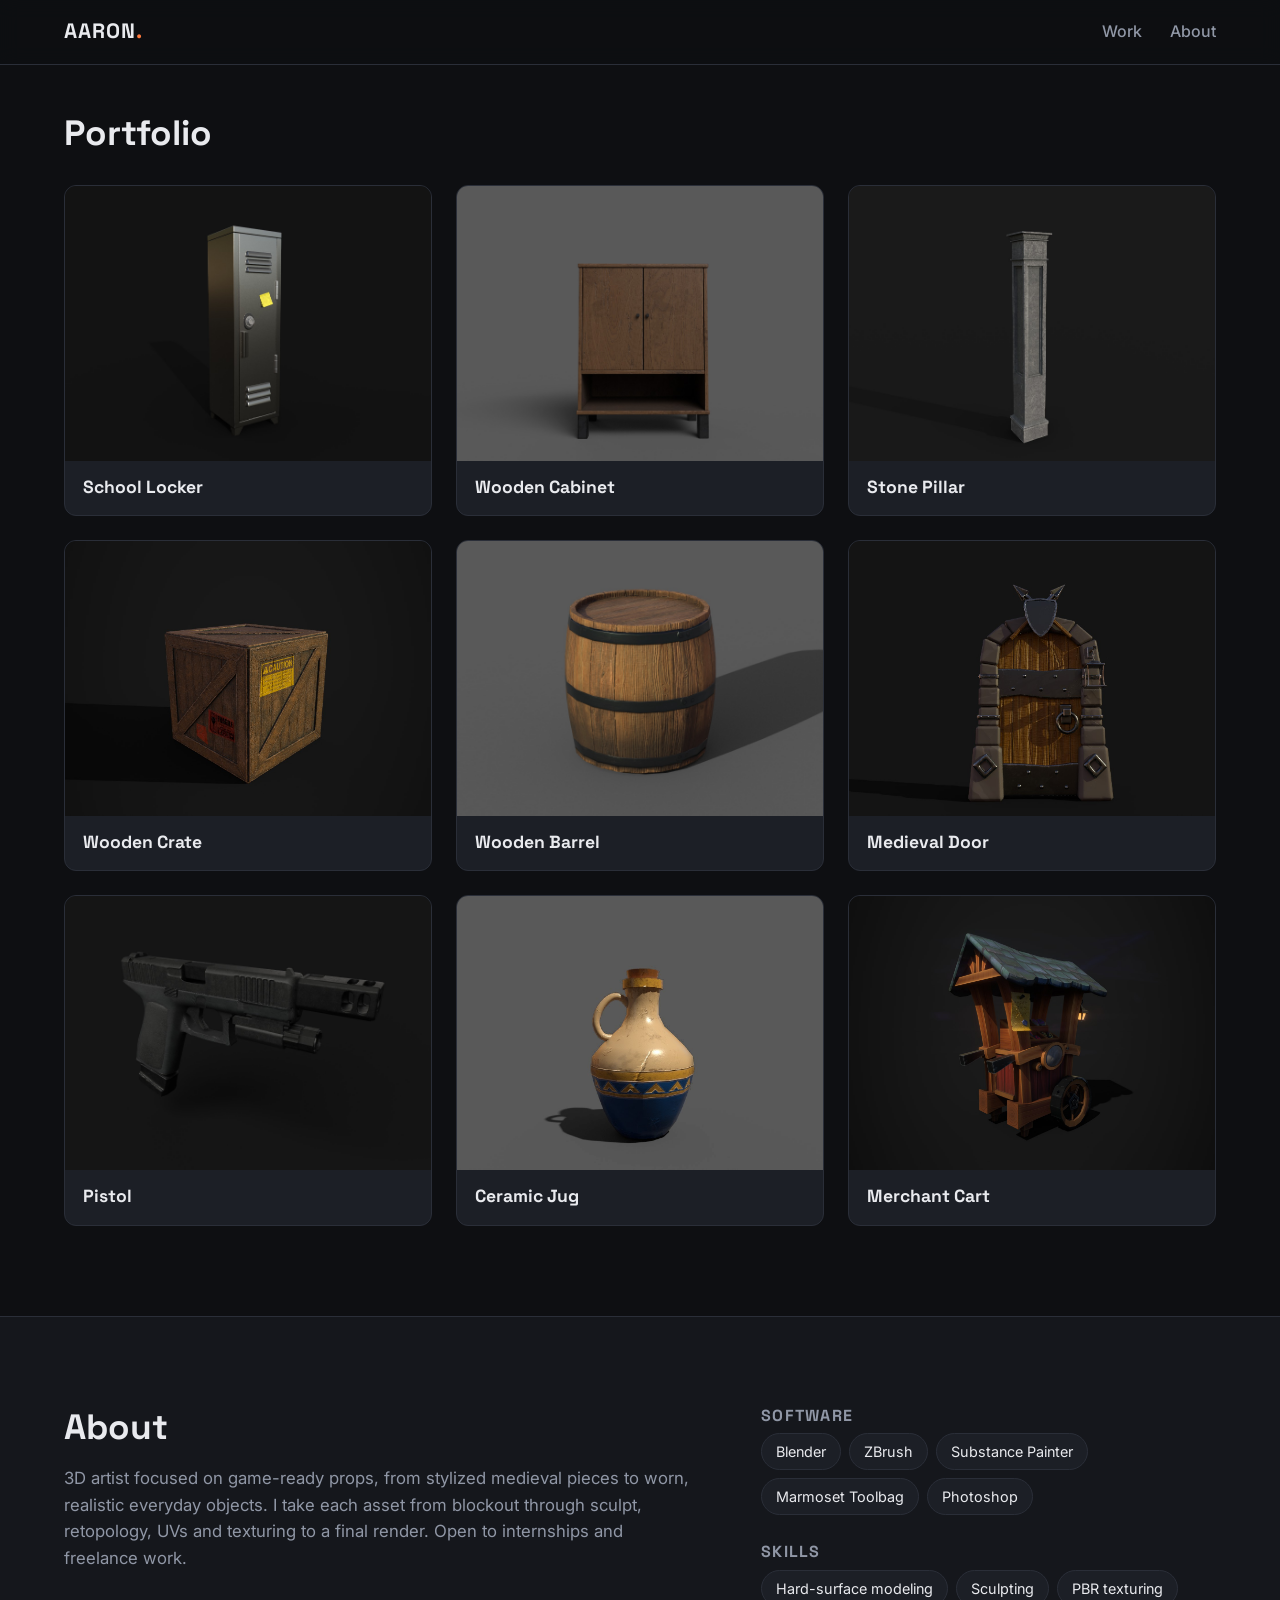
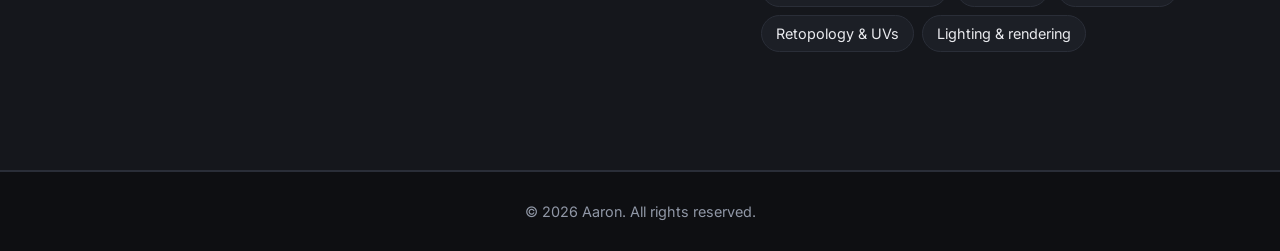
==== index.html @ c07c0547 "Add files via upload" ====
<!DOCTYPE html>
<html lang="en">
<head>
  <meta charset="UTF-8">
  <meta name="viewport" content="width=device-width, initial-scale=1.0">
  <title>Aaron — 3D Artist</title>
  <meta name="description" content="Portfolio of Aaron, 3D artist — characters, props and environments.">
  <link rel="preconnect" href="https://fonts.googleapis.com">
  <link rel="preconnect" href="https://fonts.gstatic.com" crossorigin>
  <link href="https://fonts.googleapis.com/css2?family=Inter:wght@400;500;600&family=Space+Grotesk:wght@500;700&display=swap" rel="stylesheet">
  <link rel="stylesheet" href="css/style.css">
</head>
<body data-page="home">

  <!-- ===== Header ===== -->
  <header class="site-header">
    <div class="container header-inner">
      <a href="index.html" class="logo">AARON<span>.</span></a>
      <nav class="nav">
        <a href="#work">Work</a>
        <a href="#about">About</a>
      </nav>
    </div>
  </header>

  <main>
    <!-- ===== Work grid (filled in by js/main.js from js/projects.js) ===== -->
    <section id="work" class="section">
      <div class="container">
        <h2 class="page-title">Portfolio</h2>
        <div class="grid" id="project-grid"></div>
      </div>
    </section>

    <!-- ===== About ===== -->
    <section id="about" class="section section-alt">
      <div class="container about">
        <div class="about-text">
          <h2>About</h2>
          <p>
            3D artist focused on game-ready props, from stylized medieval pieces to
            worn, realistic everyday objects. I take each asset from blockout through
            sculpt, retopology, UVs and texturing to a final render. Open to internships
            and freelance work.
          </p>
        </div>
        <div class="about-side">
          <h3>Software</h3>
          <ul class="tags">
            <li>Blender</li>
            <li>ZBrush</li>
            <li>Substance Painter</li>
            <li>Marmoset Toolbag</li>
            <li>Photoshop</li>
          </ul>
          <h3>Skills</h3>
          <ul class="tags">
            <li>Hard-surface modeling</li>
            <li>Sculpting</li>
            <li>PBR texturing</li>
            <li>Retopology &amp; UVs</li>
            <li>Lighting &amp; rendering</li>
          </ul>
        </div>
      </div>
    </section>
  </main>

  <footer class="site-footer">
    <div class="container">
      <p>&copy; <span id="year"></span> Aaron. All rights reserved.</p>
    </div>
  </footer>

  <script src="js/projects.js"></script>
  <script src="js/main.js"></script>
</body>
</html>
---- css/style.css ----
/* =========================================================
   Portfolio stylesheet
   Change the colors below to re-theme the whole site.
   ========================================================= */
:root {
  --bg: #0e0f12;
  --bg-alt: #15171c;
  --surface: #1c1f26;
  --border: #2a2e38;
  --text: #e9eaee;
  --muted: #9097a6;
  --accent: #ff7a3d;      /* main highlight color */
  --accent-soft: rgba(255, 122, 61, 0.12);

  --radius: 12px;
  --max-width: 1200px;
  --font-body: "Inter", system-ui, -apple-system, "Segoe UI", sans-serif;
  --font-head: "Space Grotesk", var(--font-body);
}

*,
*::before,
*::after { box-sizing: border-box; }

html { scroll-behavior: smooth; }

body {
  margin: 0;
  background: var(--bg);
  color: var(--text);
  font-family: var(--font-body);
  line-height: 1.6;
  -webkit-font-smoothing: antialiased;
}

img { display: block; max-width: 100%; }
a { color: inherit; text-decoration: none; }
h1, h2, h3 { font-family: var(--font-head); line-height: 1.15; margin: 0 0 .5em; }
h2 { font-size: clamp(1.6rem, 3vw, 2.2rem); }
h3 { font-size: 1rem; color: var(--muted); text-transform: uppercase; letter-spacing: .08em; }

.container {
  width: 100%;
  max-width: var(--max-width);
  margin: 0 auto;
  padding: 0 24px;
}

.btn {
  display: inline-block;
  padding: 12px 26px;
  border-radius: 999px;
  background: var(--accent);
  color: #111;
  font-weight: 600;
  transition: transform .2s, box-shadow .2s;
}
.btn:hover { transform: translateY(-2px); box-shadow: 0 8px 24px var(--accent-soft); }

/* ---------- Header ---------- */
.site-header {
  position: sticky;
  top: 0;
  z-index: 50;
  background: rgba(14, 15, 18, .85);
  backdrop-filter: blur(10px);
  border-bottom: 1px solid var(--border);
}
.header-inner {
  display: flex;
  align-items: center;
  justify-content: space-between;
  height: 64px;
}
.logo { font-family: var(--font-head); font-weight: 700; font-size: 1.3rem; letter-spacing: .05em; }
.logo span { color: var(--accent); }
.nav { display: flex; gap: 28px; }
.nav a { color: var(--muted); font-weight: 500; transition: color .2s; }
.nav a:hover { color: var(--text); }

/* ---------- Sections ---------- */
.section { padding: 90px 0; }
#work { padding-top: 48px; }
.section-alt { background: var(--bg-alt); border-block: 1px solid var(--border); }
.page-title { margin: 0 0 32px; }

/* ---------- Project grid ---------- */
.grid {
  display: grid;
  grid-template-columns: repeat(auto-fill, minmax(280px, 1fr));
  gap: 24px;
}
.card {
  display: block;
  border-radius: var(--radius);
  overflow: hidden;
  background: var(--surface);
  border: 1px solid var(--border);
  transition: transform .25s, border-color .25s;
}
.card:hover { transform: translateY(-4px); border-color: var(--accent); }
.card-thumb { aspect-ratio: 4 / 3; overflow: hidden; background: var(--bg-alt); }
.card-thumb img { width: 100%; height: 100%; object-fit: cover; transition: transform .5s; }
.card:hover .card-thumb img { transform: scale(1.06); }
.card-body { padding: 16px 18px 18px; }
.card-body h3 { color: var(--text); text-transform: none; letter-spacing: 0; font-size: 1.1rem; margin: 0; }

/* ---------- About ---------- */
.about { display: grid; grid-template-columns: 1.4fr 1fr; gap: 60px; }
.about-text p { color: var(--muted); font-size: 1.05rem; }
.tags { list-style: none; padding: 0; margin: 0 0 28px; display: flex; flex-wrap: wrap; gap: 8px; }
.tags li {
  padding: 6px 14px;
  border-radius: 999px;
  background: var(--surface);
  border: 1px solid var(--border);
  font-size: .9rem;
}

/* ---------- Footer ---------- */
.site-footer { border-top: 1px solid var(--border); padding: 28px 0; color: var(--muted); font-size: .9rem; text-align: center; }
.site-footer p { margin: 0; }

/* =========================================================
   Project detail page
   ========================================================= */
.project-page { padding-top: 40px; padding-bottom: 90px; }
.back-link {
  display: inline-flex;
  align-items: center;
  gap: 8px;
  color: var(--muted);
  font-weight: 500;
  margin-bottom: 32px;
  transition: color .2s;
}
.back-link:hover { color: var(--accent); }


.project-info { max-width: 70ch; margin-bottom: 32px; }
.project-info h1 { font-size: clamp(2rem, 4vw, 3rem); }
.project-info .desc { color: var(--muted); font-size: 1.05rem; white-space: pre-line; margin: 0; }

.embed { aspect-ratio: 16 / 9; border-radius: var(--radius); overflow: hidden; margin-bottom: 56px; border: 1px solid var(--border); }
.embed iframe { width: 100%; height: 100%; border: 0; }

.gallery {
  display: grid;
  grid-template-columns: repeat(2, 1fr);
  gap: 16px;
}
.gallery button:only-child { grid-column: 1 / -1; }
.gallery button {
  padding: 0;
  border: 1px solid var(--border);
  border-radius: var(--radius);
  overflow: hidden;
  background: var(--bg-alt);
  cursor: zoom-in;
  aspect-ratio: 16 / 10;
}
.gallery img { width: 100%; height: 100%; object-fit: cover; transition: transform .4s; }
.gallery button:hover img { transform: scale(1.04); }

.not-found { text-align: center; padding: 120px 0; }
.not-found p { color: var(--muted); margin-bottom: 28px; }

/* ---------- Lightbox ---------- */
.lightbox {
  position: fixed;
  inset: 0;
  z-index: 100;
  background: rgba(5, 5, 7, .95);
  display: flex;
  align-items: center;
  justify-content: center;
}
.lightbox[hidden] { display: none; }
.lb-img { max-width: 90vw; max-height: 85vh; object-fit: contain; border-radius: 6px; }
.lb-btn {
  position: absolute;
  background: rgba(255, 255, 255, .08);
  border: none;
  color: #fff;
  width: 52px;
  height: 52px;
  border-radius: 50%;
  font-size: 2rem;
  line-height: 1;
  cursor: pointer;
  transition: background .2s;
}
.lb-btn:hover { background: var(--accent); color: #111; }
.lb-close { top: 20px; right: 20px; }
.lb-prev { left: 20px; top: 50%; transform: translateY(-50%); }
.lb-next { right: 20px; top: 50%; transform: translateY(-50%); }
.lb-count { position: absolute; bottom: 20px; left: 0; right: 0; text-align: center; color: var(--muted); margin: 0; font-size: .9rem; }

/* ---------- Responsive ---------- */
@media (max-width: 800px) {
  .about { grid-template-columns: 1fr; gap: 32px; }
  .section { padding: 70px 0; }
}
@media (max-width: 560px) {
  .container { padding: 0 16px; }
  .nav { gap: 18px; }
  .grid, .gallery { grid-template-columns: 1fr; }
  .lb-prev, .lb-next { top: auto; bottom: 14px; transform: none; width: 44px; height: 44px; }
  .lb-count { bottom: 26px; }
}
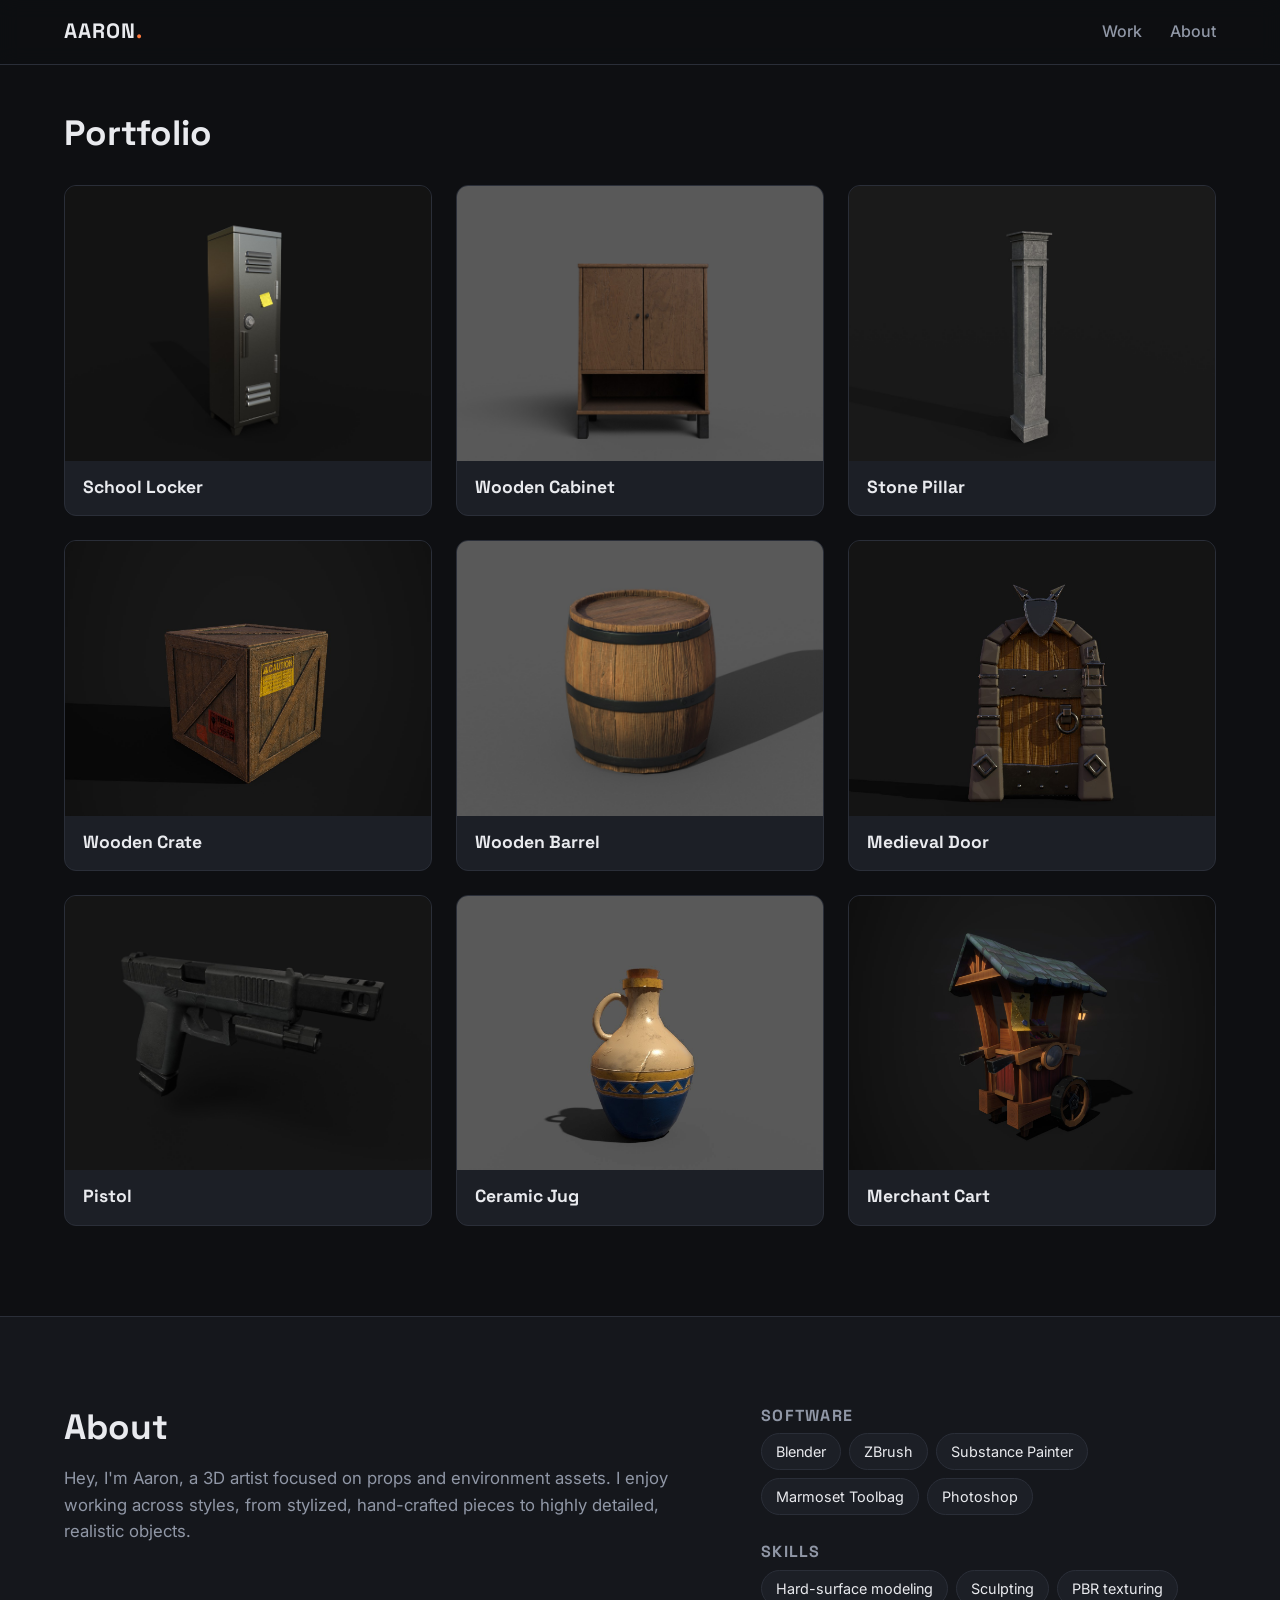
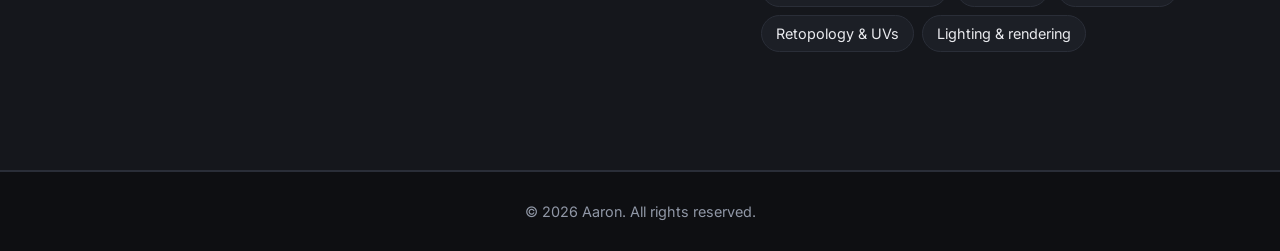
==== commit 60e99ef0: "Add files via upload" ====
--- a/index.html
+++ b/index.html
@@ -38,10 +38,9 @@
         <div class="about-text">
           <h2>About</h2>
           <p>
-            3D artist focused on game-ready props, from stylized medieval pieces to
-            worn, realistic everyday objects. I take each asset from blockout through
-            sculpt, retopology, UVs and texturing to a final render. Open to internships
-            and freelance work.
+            Hey, I'm Aaron, a 3D artist focused on props and environment assets.
+            I enjoy working across styles, from stylized, hand-crafted pieces to
+            highly detailed, realistic objects.
           </p>
         </div>
         <div class="about-side">
